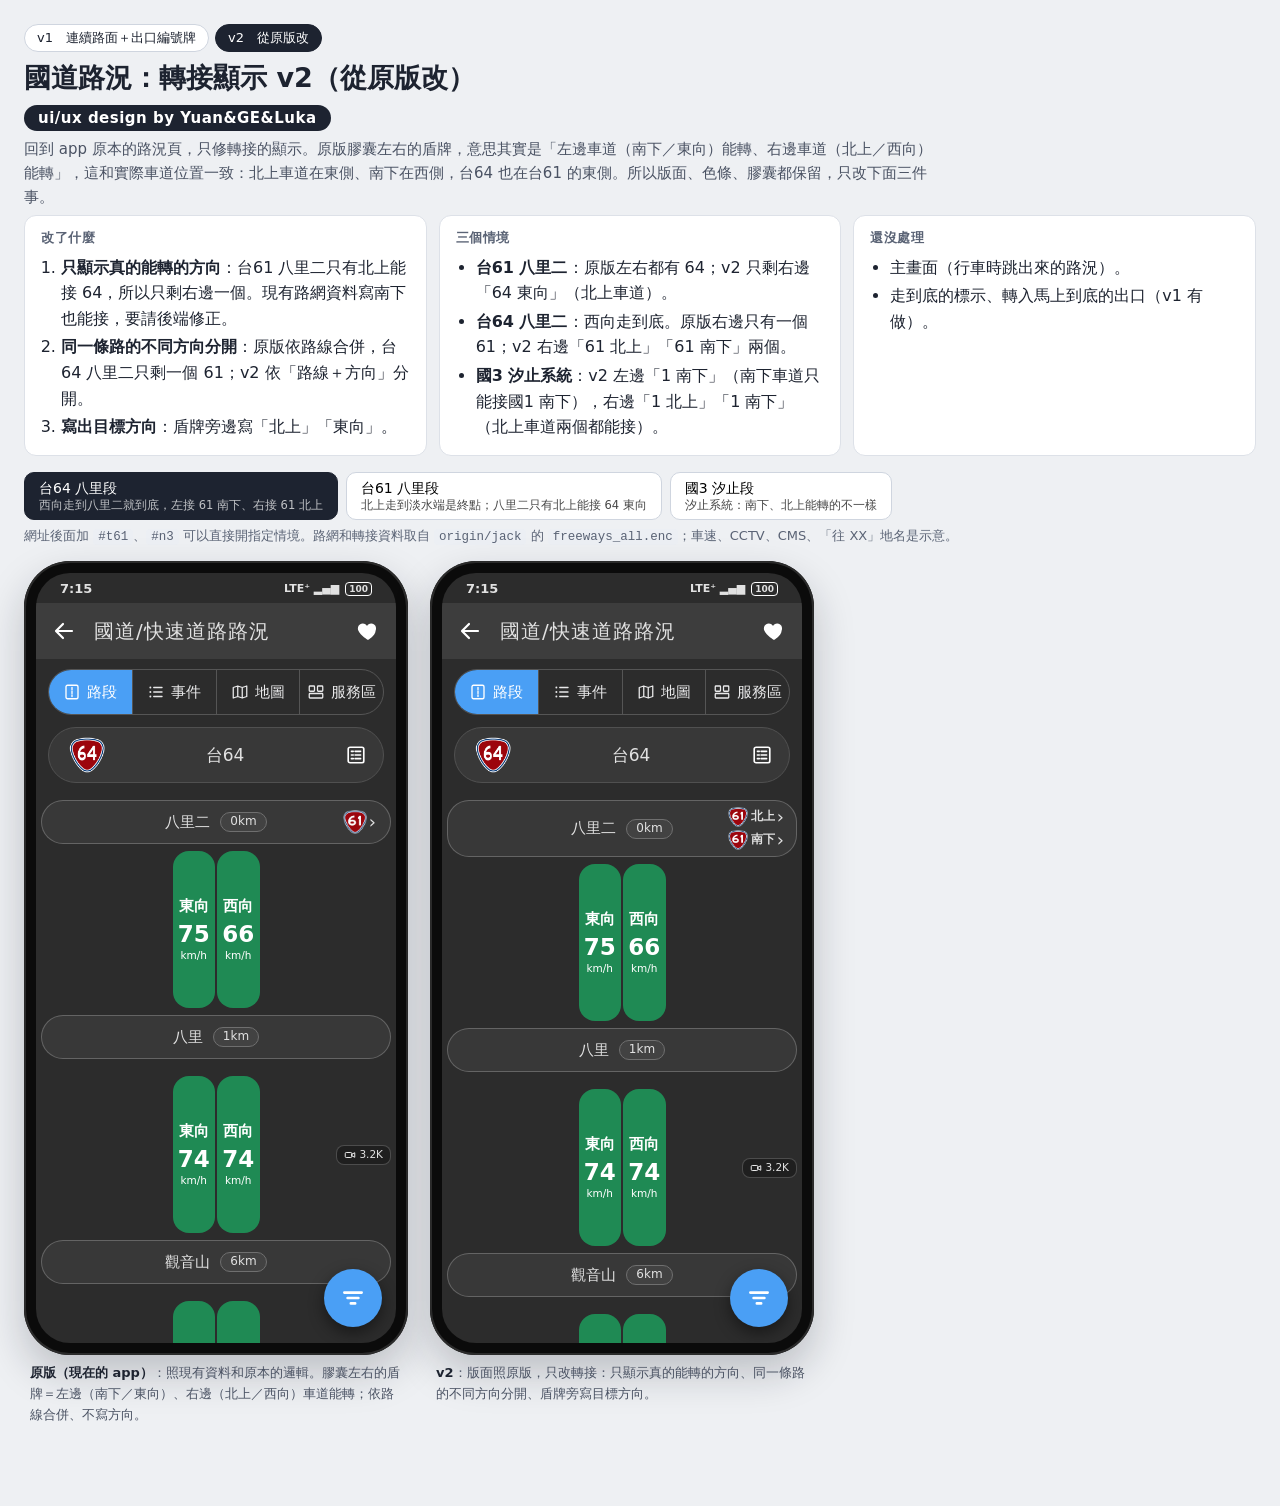
==== v2.html @ 41c660f3 "新增 v2（從 app 原版改）頁面；v1 減少文字與粗體 v2（v2.html） - 版面照 app 原版：膠囊左右的盾牌＝左邊（南下／東向）、右邊（北上／西向）車道能轉 - 只顯示真的能轉的方向、" ====
<!doctype html>
<html lang="zh-Hant-TW">
<head>
<meta charset="utf-8">
<meta name="viewport" content="width=device-width, initial-scale=1">
<title>國道路況：轉接顯示 v2（從原版改）</title>
<link rel="stylesheet" href="shared.css">
</head>
<body>
<div class="doc">
  <nav class="ver"><a class="" data-page="index.html" href="index.html">v1　連續路面＋出口編號牌</a><a class="on" data-page="v2.html" href="v2.html">v2　從原版改</a></nav>
  <h1>國道路況：轉接顯示 v2（從原版改）<small class="credit">ui/ux design by Yuan&amp;GE&amp;Luka</small></h1>
  <p class="lead">回到 app 原本的路況頁，只修轉接的顯示。原版膠囊左右的盾牌，意思其實是「左邊車道（南下／東向）能轉、右邊車道（北上／西向）能轉」，這和實際車道位置一致：北上車道在東側、南下在西側，台64 也在台61 的東側。所以版面、色條、膠囊都保留，只改下面三件事。</p>

  <div class="grid">
    <div class="box">
      <h4>改了什麼</h4>
      <ol>
        <li><b>只顯示真的能轉的方向</b>：台61 八里二只有北上能接 64，所以只剩右邊一個。現有路網資料寫南下也能接，要請後端修正。</li>
        <li><b>同一條路的不同方向分開</b>：原版依路線合併，台64 八里二只剩一個 61；v2 依「路線＋方向」分開。</li>
        <li><b>寫出目標方向</b>：盾牌旁邊寫「北上」「東向」。</li>
      </ol>
    </div>
    <div class="box">
      <h4>三個情境</h4>
      <ul>
        <li><b>台61 八里二</b>：原版左右都有 64；v2 只剩右邊「64 東向」（北上車道）。</li>
        <li><b>台64 八里二</b>：西向走到底。原版右邊只有一個 61；v2 右邊「61 北上」「61 南下」兩個。</li>
        <li><b>國3 汐止系統</b>：v2 左邊「1 南下」（南下車道只能接國1 南下），右邊「1 北上」「1 南下」（北上車道兩個都能接）。</li>
      </ul>
    </div>
    <div class="box">
      <h4>還沒處理</h4>
      <ul>
        <li>主畫面（行車時跳出來的路況）。</li>
        <li>走到底的標示、轉入馬上到底的出口（v1 有做）。</li>
      </ul>
    </div>
  </div>

  <div id="scn" class="scn"></div>
  <p class="note">網址後面加 <code>#t61</code>、<code>#n3</code> 可以直接開指定情境。路網和轉接資料取自 <code>origin/jack</code> 的 <code>freeways_all.enc</code>；車速、CCTV、CMS、「往 XX」地名是示意。</p>
  <div id="stage" class="stage"></div>
</div>

<script src="shared.js"></script>
<script src="hcard.js"></script>
<script src="v2.js"></script>
<script>
  buildPage({
    render(sc) {
      return [
        { html: olLiveScreen(sc, false), cap: '<b>原版（現在的 app）</b>：照現有資料和原本的邏輯。膠囊左右的盾牌＝左邊（南下／東向）、右邊（北上／西向）車道能轉；依路線合併、不寫方向。' },
        { html: olLiveScreen(sc, true), cap: '<b>v2</b>：版面照原版，只改轉接：只顯示真的能轉的方向、同一條路的不同方向分開、盾牌旁寫目標方向。' },
      ];
    },
  });
</script>
</body>
</html>
---- shared.css ----
/* 國道路況：轉接與終點顯示 mockup 樣式 */
* { box-sizing: border-box; }
html, body { margin: 0; }
body {
  font-family: "Noto Sans TC", "PingFang TC", "Microsoft JhengHei", "Heiti TC", system-ui, sans-serif;
  background: #eef0f3;
  color: #1d2330;
  line-height: 1.6;
}
a { color: #1a66d6; }

/* ===== 文件區 ===== */
.doc { max-width: 1320px; margin: 0 auto; padding: 24px 24px 80px; }
.doc h1 { font-size: 27px; margin: 4px 0 6px; line-height: 1.35; }
/* 版本切換（v1／v2） */
.ver { display: flex; gap: 6px; flex-wrap: wrap; margin: 0 0 8px; }
.ver a { font-size: 13px; padding: 4px 12px; border-radius: 999px; border: 1px solid #cfd5df; background: #fff; color: #1d2330; text-decoration: none; line-height: 1.4; }
.ver a.on { background: #1d2330; color: #fff; border-color: #1d2330; }
.doc h1 .credit { display: table; margin-top: 8px; padding: 3px 14px; border-radius: 999px; background: #1d2330; color: #fff; font-size: 15px; font-weight: 600; letter-spacing: .5px; }
.doc h2 { font-size: 20px; margin: 34px 0 12px; padding-top: 14px; border-top: 1px solid #d8dce3; }
.doc p { margin: 6px 0; }
.lead { color: #4a5263; font-size: 15px; max-width: 920px; }
.grid { display: grid; grid-template-columns: repeat(auto-fit, minmax(290px, 1fr)); gap: 12px; }
.box { background: #fff; border: 1px solid #dde1e8; border-radius: 12px; padding: 12px 16px; }
.box h4 { margin: 0 0 6px; font-size: 13px; color: #5a6375; letter-spacing: .5px; }
.box ul, .box ol { margin: 0; padding-left: 20px; }
.box li { margin: 3px 0; }
.note { font-size: 13px; color: #5a6375; }
code { font-family: Consolas, "Courier New", monospace; font-size: 12.5px; background: #eceff4; padding: 1px 5px; border-radius: 4px; }

/* 情境切換 */
.scn { display: flex; gap: 8px; flex-wrap: wrap; margin: 16px 0 4px; }
.scn button { font: inherit; font-size: 14px; padding: 6px 14px; border-radius: 10px; border: 1px solid #cfd5df; background: #fff; cursor: pointer; text-align: left; line-height: 1.35; }
.scn button.on { background: #1d2330; color: #fff; border-color: #1d2330; }
.scn button small { display: block; font-size: 11.5px; opacity: .72; }

/* 手機框 */
.stage { display: flex; gap: 22px; flex-wrap: wrap; align-items: flex-start; margin-top: 14px; }
figure.fig { margin: 0; width: 384px; }
figure.fig figcaption { font-size: 13px; color: #4a5263; margin: 8px 6px 0; }
figure.fig figcaption b { color: #1d2330; }
.phone { width: 384px; height: 794px; padding: 12px; border-radius: 46px; background: #0b0b0b; box-shadow: 0 18px 40px rgba(20, 25, 35, .22), inset 0 0 0 2px #2b2b2b; }
.screen {
  position: relative; width: 360px; height: 770px; border-radius: 34px; overflow: hidden;
  background: #1C1D20; color: #fff; display: flex; flex-direction: column; font-size: 14px; line-height: 1.3;
}
.sb { height: 30px; flex: none; display: flex; justify-content: space-between; align-items: center; padding: 2px 24px 0; font-size: 13px; font-weight: 700; }
.sb .r { display: flex; gap: 6px; align-items: center; font-size: 11px; }
.sb .bat { border: 1.5px solid #fff; border-radius: 4px; padding: 0 3px; font-size: 9px; line-height: 12px; }
.shield { display: inline-block; object-fit: contain; vertical-align: middle; flex: none; }
.content { flex: 1; overflow-y: auto; overflow-x: hidden; position: relative; scrollbar-width: none; }
.content::-webkit-scrollbar { width: 0; height: 0; }

/* ===== 路況頁外框 ===== */
.appbar2 { height: 56px; flex: none; display: flex; align-items: center; gap: 18px; padding: 0 16px; font-size: 20px; }
.appbar2 .t { flex: 1; letter-spacing: 1px; }
.appbar2 svg { width: 24px; height: 24px; }
.tabs2 { margin: 2px 12px 0; flex: none; display: flex; height: 46px; border: 1px solid #3b3d42; border-radius: 999px; overflow: hidden; }
.tabs2 span { flex: 1; display: flex; align-items: center; justify-content: center; gap: 6px; font-size: 14.5px; color: #e9e9ea; border-right: 1px solid #3b3d42; }
.tabs2 span:last-child { border-right: 0; }
.tabs2 span.on { background: #4A9FF5; color: #fff; }
.tabs2 svg { width: 18px; height: 18px; flex: none; }
.roadbar2 { margin: 12px 12px 0; flex: none; display: flex; align-items: center; height: 56px; padding: 0 14px; border: 1px solid #3b3d42; border-radius: 14px; background: #24262A; }
/* 盾牌就代表這條路，不再另外寫路名（沒有盾牌圖的路才寫文字，和 app 的選路視窗一樣） */
.roadbar2 .n { flex: 1; display: flex; justify-content: center; padding-left: 24px; }
.roadbar2 svg { width: 24px; height: 24px; }
.fab2 { position: absolute; right: 14px; bottom: 16px; width: 58px; height: 58px; border-radius: 50%; background: #4A9FF5; display: flex; align-items: center; justify-content: center; box-shadow: 0 6px 16px rgba(0, 0, 0, .45); z-index: 5; }
.fab2 svg { width: 26px; height: 26px; }

/* ===== 卡片（hcard.js） ===== */
.hcl { padding: 12px 8px 96px; display: flex; flex-direction: column; gap: 12px; }
/* 整串交流道包在一個大區塊裡（和上方道路列同樣的細框），區塊裡面不再分隔 */
.hcs { border: 1px solid #3b3d42; border-radius: 14px; background: #24262A; overflow: hidden; }
.hmini .hcs { flex: none; border-color: transparent; } /* 主畫面外面已經有 panel 框；保留 1px 透明框，寬度才和 hGeom(324) 對齊 */
.hc { flex: none; overflow: hidden; }
.hc-row { position: relative; }
.hc-row > svg { position: absolute; left: 0; top: 0; }
.hc-node { position: absolute; left: 50%; top: 50%; transform: translate(-50%, -50%); z-index: 2; display: flex; flex-direction: column; align-items: center; gap: 2px; white-space: nowrap; }
/* 出口編號牌：和高速公路上的一樣黃底黑字、里程數字在前（顏色同 app 主畫面的交流道標籤）；休息站藍底白字。
   數字是主角（15px／700、等寬），站名降一級（13.5px／600）；不加內框，免得每一站都像一張貼紙 */
.hc-plate { display: flex; align-items: baseline; gap: 5px; padding: 1px 8px; border-radius: 3px; background: #FFB62F; color: #111; font-size: 13.5px; font-weight: 600; letter-spacing: .3px; }
.hc-plate em { font-style: normal; font-size: 15px; font-weight: 700; font-variant-numeric: tabular-nums; }
.hc-plate.rest { background: #005396; color: #fff; }
.hc-node small { font-size: 11px; font-weight: 500; color: rgba(255, 255, 255, .9); background: rgba(28, 29, 32, .85); border-radius: 5px; padding: 0 5px; }
.hc-rest { font-size: 11px; background: #005396; border-radius: 4px; padding: 0 6px; }
.hc-lx { position: absolute; right: 8px; top: 50%; transform: translateY(-50%); z-index: 2; display: flex; align-items: center; gap: 6px; }
.hc-t { font-size: 12.5px; color: rgba(255, 255, 255, .85); white-space: nowrap; }
.hc-box { position: absolute; z-index: 2; border-radius: 9px; display: flex; flex-direction: column; align-items: center; justify-content: center; }
.hc-box span { font-size: 11px; font-weight: 500; opacity: .85; line-height: 1.1; }
.hc-box b { font-size: 23px; font-weight: 700; line-height: 1.1; font-variant-numeric: tabular-nums; }
.hc-you { background: #1a66d6; border-radius: 999px; padding: 1px 7px; font-size: 10.5px; font-weight: 600; white-space: nowrap; }

/* 兩側：往左接／往右接 */
.hc-slot { position: absolute; top: 0; z-index: 3; display: flex; flex-direction: column; justify-content: center; }
.hc-turn { display: flex; flex-direction: column; align-items: center; gap: 4px; line-height: 1.15; text-align: center; padding: 3px 0; }
/* 方向方塊：兩格固定都顯示（左＝往上走、右＝往下走），能用的亮、不能用的暗 */
.hc-lanes { display: flex; gap: 2px; }
.hc-lanes i { font-style: normal; font-size: 10px; font-weight: 600; width: 16px; height: 16px; display: flex; align-items: center; justify-content: center; border-radius: 3px; background: rgba(255, 255, 255, .07); color: rgba(255, 255, 255, .28); }
.hc-lanes i.on { background: #e9eaec; color: #1C1D20; }
/* 路況頁收合時的轉接記號（點一下展開） */
.hc-mark { position: absolute; top: 50%; transform: translateY(-50%); z-index: 3; display: flex; align-items: center; gap: 3px; padding: 2px 4px; border-radius: 999px; background: #1C1D20; border: 1px solid rgba(255, 255, 255, .28); }
.hc-mark b { font-size: 10.5px; font-weight: 600; padding: 0 3px; }
.hc-x { cursor: pointer; }
.hc-x > .hc-xo { display: none; }
.hc-x.open > .hc-xc, body.expand .hc-x > .hc-xc { display: none; }
.hc-x.open > .hc-xo, body.expand .hc-x > .hc-xo { display: block; }

/* 前方的終點線 */
.hc-end { position: relative; display: flex; align-items: center; padding: 0 20px; }
.hc-end > svg { position: absolute; left: 0; top: 0; }
.hc-end-l, .hc-end-r { position: relative; z-index: 1; display: flex; gap: 4px; background: #24262A; padding: 0 4px; }
.hc-end-r { margin-left: auto; }
.hc-end-c { position: absolute; z-index: 1; left: 50%; transform: translateX(-50%); font-size: 12px; font-weight: 600; color: #ffcf7a; background: #24262A; padding: 0 6px; white-space: nowrap; }

.hc-side { position: absolute; top: 0; z-index: 2; display: flex; flex-direction: column; justify-content: center; gap: 5px; }
.hc-side.l { align-items: flex-end; text-align: right; } /* 標籤貼近所屬的車道 */
.hc-side.r { align-items: flex-start; }
.hc-tag { display: inline-flex; align-items: flex-start; gap: 4px; font-size: 10px; line-height: 1.3; color: rgba(255, 255, 255, .72); max-width: 100%; }
.hc-tag > span { display: -webkit-box; -webkit-line-clamp: 2; -webkit-box-orient: vertical; overflow: hidden; }
.hc-tag svg { width: 13px; height: 13px; flex: none; }
.hc-tag.cms svg { color: #FFB000; }
.hc-tag.cam { color: rgba(255, 255, 255, .6); }
.hc-tag.ev { color: #ff9d94; }
.hc-tag.ev > i { width: 7px; height: 7px; border-radius: 50%; background: #E0443A; flex: none; margin-top: 4px; }
.hc-cap { font-size: 11.5px; color: rgba(255, 255, 255, .5); padding: 0 6px; }

.hc.compact .hc-node { gap: 1px; line-height: 1.2; }
.hc.compact .hc-plate { font-size: 11px; padding: 0 6px; gap: 4px; }
.hc.compact .hc-plate em { font-size: 12.5px; }
.hc.compact .hc-node small { font-size: 9.5px; }
.hc.compact .hc-box span { font-size: 9px; }
.hc.compact .hc-box b { font-size: 18px; }
.hc.compact .gsign.v { font-size: 10px; padding: 2px 3px; }
.hc.compact .gsign.v small { font-size: 8.5px; }
.hc.compact .gsign.m small { font-size: 9px; }
.hc.compact .hc-end { padding: 0 14px; }
.hc.compact .hc-end-c { font-size: 10px; }

/* 綠底路牌 */
.gsign { display: inline-flex; align-items: center; gap: 3px; white-space: nowrap; line-height: 1.15; background: #0B6E3F; color: #fff; font-weight: 600; border: 1px solid rgba(255, 255, 255, .85); border-radius: 5px; }
.gsign small { font-weight: 400; font-size: 10px; opacity: .85; margin-left: 2px; }
.gsign.l { font-size: 13px; padding: 1px 7px 1px 2px; }
.gsign.m { font-size: 11.5px; padding: 0 6px 0 2px; }
.gsign.s { font-size: 11px; padding: 0 5px 0 1px; gap: 2px; }
.gsign.v { flex-direction: column; gap: 0; padding: 3px 4px 2px; font-size: 12.5px; text-align: center; }
.gsign.v small { margin-left: 0; font-size: 10px; }
.gsign.exit { padding-left: 7px; }
.gsign.v.exit { padding: 4px 5px 3px; }

/* ===== 主畫面 ===== */
.ms { flex: 1; display: flex; flex-direction: column; padding: 0 8px; min-height: 0; }
.ms-speed { flex: none; display: flex; align-items: center; justify-content: center; gap: 20px; height: 176px; }
.ms-speed.sm { height: 118px; }
.limit { width: 66px; height: 66px; border-radius: 50%; border: 7px solid #D2342A; background: #fff; color: #111; font-weight: 800; font-size: 25px; display: flex; align-items: center; justify-content: center; }
.speed-num { font-size: 92px; font-weight: 800; line-height: .95; letter-spacing: -3px; font-variant-numeric: tabular-nums; }
.ms-speed.sm .speed-num { font-size: 66px; }
.speed-unit { font-size: 15px; opacity: .65; text-align: center; }
.panel { border-radius: 20px; background: rgba(255, 255, 255, .05); border: 1px solid rgba(74, 159, 245, .45); box-shadow: 0 10px 20px rgba(74, 159, 245, .12); padding: 10px 8px; }
.ms-big { height: 452px; flex: none; }
.ms-bottom { margin: auto auto 0; width: 150px; height: 58px; flex: none; border-radius: 48px 48px 0 0; background: #3C3C3C; display: flex; align-items: center; justify-content: space-around; padding-bottom: 6px; }
.ms-bottom svg { width: 28px; height: 28px; opacity: .9; }
.hmini { display: flex; flex-direction: column; gap: 6px; height: 100%; }
.hmini .hcl { padding: 0; gap: 6px; flex: 1; min-height: 0; overflow: hidden; }
.hmini.up .hcl { justify-content: flex-end; }
.hcl.fade-top { -webkit-mask-image: linear-gradient(to bottom, transparent 0, #000 28px); mask-image: linear-gradient(to bottom, transparent 0, #000 28px); }
.hcl.fade-bottom { -webkit-mask-image: linear-gradient(to top, transparent 0, #000 28px); mask-image: linear-gradient(to top, transparent 0, #000 28px); }
.hm-head { display: flex; align-items: center; gap: 6px; font-size: 12px; color: rgba(255, 255, 255, .7); padding: 0 4px; }

/* 小條（有事件時） */
.smallbar { height: 80px; flex: none; margin: 8px 0; border-radius: 18px; background: #24262A; display: flex; align-items: center; padding: 4px 10px; gap: 9px; }
.smallbar .rd { width: 48px; flex: none; display: flex; flex-direction: column; align-items: center; font-size: 10px; font-weight: 700; color: rgba(255, 255, 255, .72); }
.smallbar .mid { flex: 1; min-width: 0; }
.smallbar .now { font-size: 11px; color: rgba(255, 255, 255, .58); font-weight: 500; }
.smallbar .now b { color: #fff; font-size: 16px; font-weight: 700; margin-left: 2px; }
.smallbar .nx { font-size: 11.5px; color: rgba(255, 255, 255, .7); font-weight: 500; margin-top: 1px; white-space: nowrap; overflow: hidden; }
.smallbar .trrow { display: flex; align-items: center; gap: 4px; margin-top: 3px; font-size: 11px; color: rgba(255, 255, 255, .8); font-weight: 600; white-space: nowrap; overflow: hidden; }
.smallbar .trrow .cap { color: rgba(255, 255, 255, .55); font-weight: 600; }
.smallbar .sside { display: inline-flex; align-items: center; gap: 1px; }
.smallbar .endtxt { color: #ffcf7a; border: 1px solid rgba(255, 207, 122, .7); border-radius: 999px; padding: 0 7px; }
.smallbar .rt { flex: none; display: flex; flex-direction: column; align-items: flex-end; gap: 4px; }
.lvpill { min-width: 44px; padding: 3px 8px; border-radius: 999px; font-size: 11px; font-weight: 700; text-align: center; }
.smallbar .spd { font-size: 10.5px; color: rgba(255, 255, 255, .62); font-weight: 500; }

/* 事件卡（測速照相） */
.evcard { flex: 1; min-height: 0; border-radius: 20px; background: rgba(210, 52, 42, .12); border: 1px solid rgba(210, 52, 42, .55); display: flex; flex-direction: column; align-items: center; justify-content: center; gap: 8px; margin-bottom: 64px; }
.evcard .ico { width: 92px; height: 92px; border-radius: 50%; background: #D2342A; display: flex; align-items: center; justify-content: center; }
.evcard .ico svg { width: 52px; height: 52px; }
.evcard .t1 { font-size: 26px; font-weight: 800; }
.evcard .t2 { font-size: 40px; font-weight: 900; font-variant-numeric: tabular-nums; }
.evcard .t3 { font-size: 15px; opacity: .75; }

/* 檢查用：?full 把手機高度展開，整條列表一次看完 */
body.full .phone, body.full .screen { height: auto; }
body.full .content { overflow: visible; }

/* ===== v2 頁面：app 原版路況頁的樣式（依 RoadLiveListModeWidfet 等比縮到 360 寬） ===== */
.screen.ol { background: #2C2C2C; color: #e1e1e1; }
.ol-appbar { height: 56px; flex: none; display: flex; align-items: center; gap: 18px; padding: 0 16px; font-size: 20px; background: #3D3D3D; }
.ol-appbar .t { flex: 1; letter-spacing: 1px; }
.ol-appbar svg { width: 24px; height: 24px; }
.ol-tabs { margin-top: 10px; border-color: #555; }
.ol-tabs span { border-right-color: #555; }
.ol-roadbar { margin: 12px 12px 0; flex: none; display: flex; align-items: center; height: 56px; padding: 0 16px 0 20px; border: 1px solid #505050; border-radius: 999px; background: #383838; }
.ol-roadbar .n { flex: 1; text-align: center; font-size: 17px; }
.ol-roadbar svg { width: 22px; height: 22px; }
.ol-list { padding: 12px 5px 96px; }
.ol-pair { padding: 5px 0; }
.ol-pill { display: flex; align-items: center; min-height: 44px; padding: 6px 14px; border-radius: 22px; background: #383838; border: 1px solid rgba(255, 255, 255, .22); }
.ol-side { width: 56px; flex: none; display: flex; flex-direction: column; gap: 3px; }
.ol-side.l { align-items: flex-start; }
.ol-side.r { align-items: flex-end; }
.ol-link { display: inline-flex; align-items: center; gap: 2px; font-size: 18px; line-height: 1; white-space: nowrap; }
.ol-c { flex: 1; display: flex; align-items: center; justify-content: center; gap: 10px; font-size: 14.5px; }
.ol-km { font-size: 12px; padding: 1px 9px; border-radius: 999px; background: #424242; border: 1px solid #6f6f6f; }
/* v2：盾牌旁寫目標方向，左右欄加寬 */
.ol-pill.v2 { padding: 6px 12px; }
.ol-pill.v2 .ol-side { width: 66px; }
.ol-pill.v2 .ol-link small { font-size: 11.5px; font-weight: 600; margin-left: 1px; }
.ol-row { display: flex; align-items: stretch; gap: 7px; margin: 7px 0; }
.ol-devs { flex: 1; min-width: 0; display: flex; flex-direction: column; justify-content: space-evenly; gap: 6px; }
.ol-devs.l { align-items: flex-start; }
.ol-devs.r { align-items: flex-end; }
.ol-dev { display: inline-flex; align-items: center; gap: 3px; font-size: 10.5px; border-radius: 8px; padding: 2px 7px; background: #1f1f1f; border: 1px solid rgba(255, 255, 255, .2); max-width: 100%; }
.ol-dev svg { width: 12px; height: 12px; flex: none; }
.ol-dev.cms { color: #FFB000; }
.ol-dev.ev { color: #ff9d94; border-color: rgba(210, 52, 42, .8); }
.ol-strips { width: 87px; flex: none; display: flex; gap: 2px; }
.ol-strip { flex: 1; border-radius: 16px; display: flex; flex-direction: column; align-items: center; justify-content: center; color: #fff; }
.ol-strip b { font-size: 15px; }
.ol-strip strong { font-size: 23px; font-weight: 800; margin-top: 5px; line-height: 1.2; }
.ol-strip small { font-size: 10.5px; }
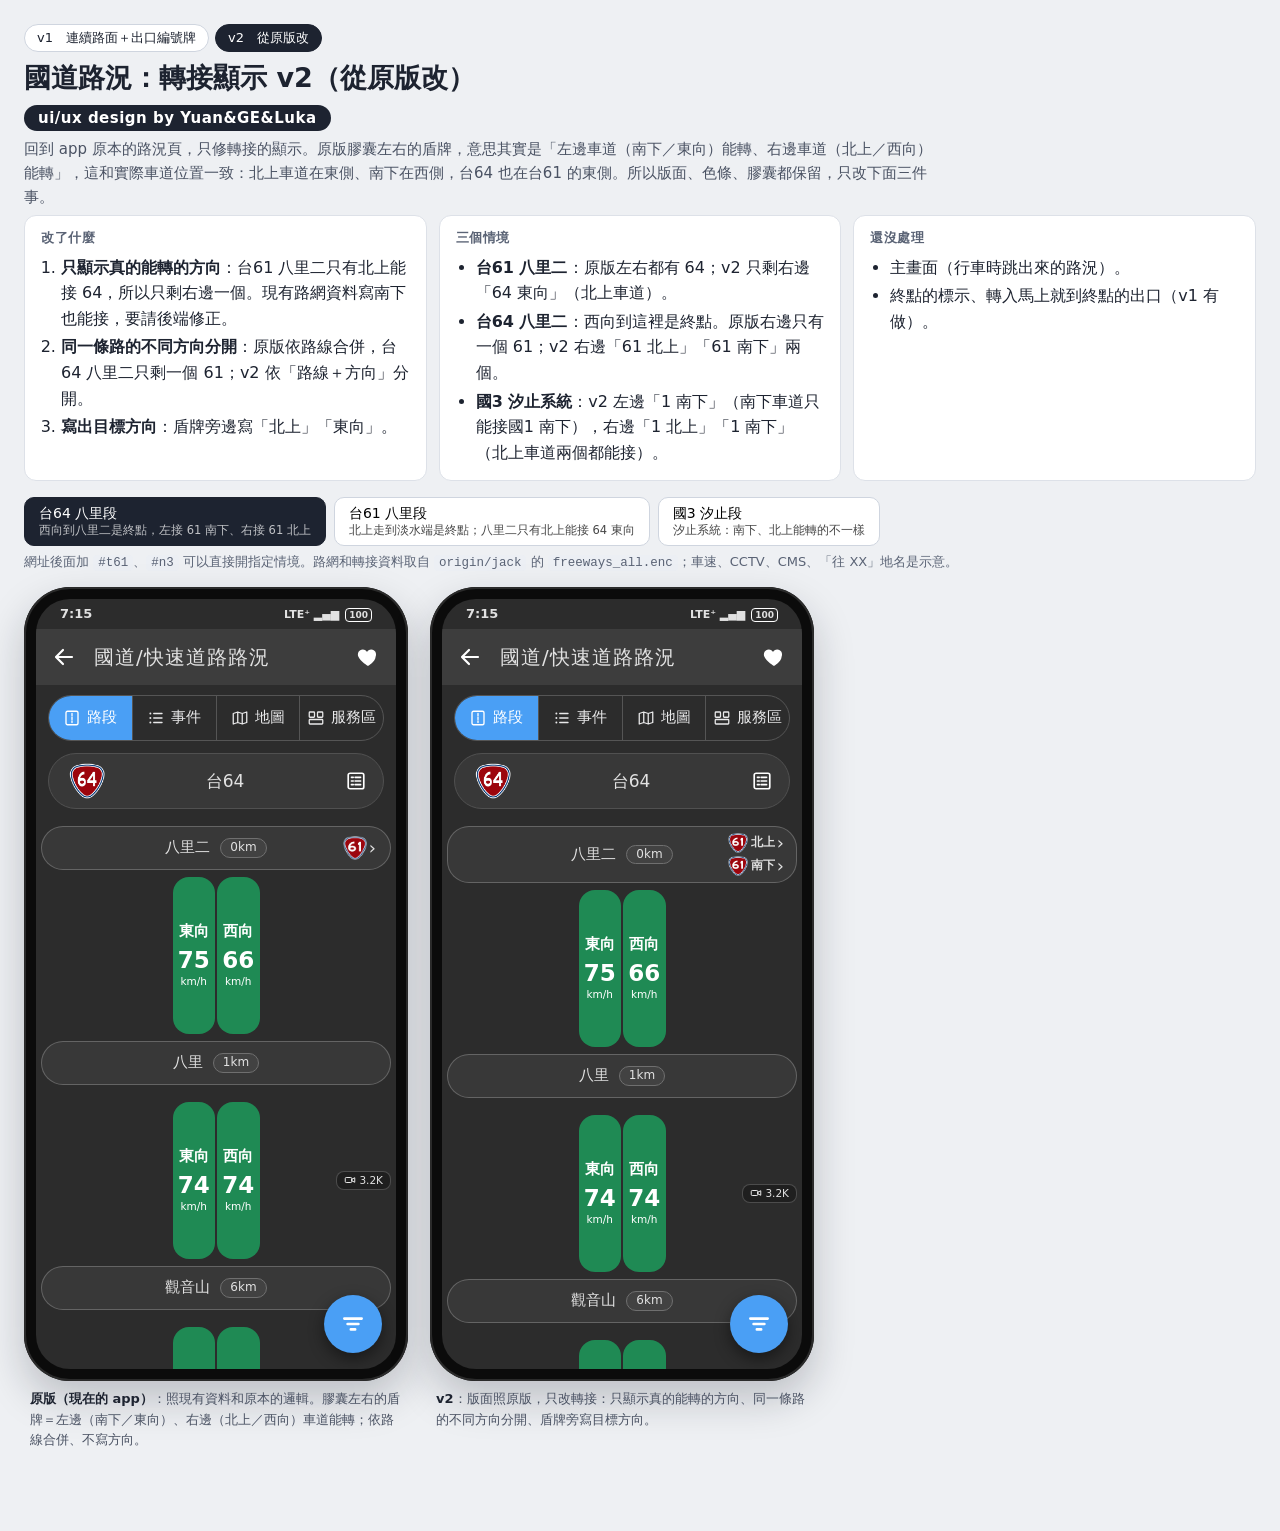
==== commit 17e18020: "終點一律叫「{方向}終點」，不再分「到底／終點」 - 能轉的終點（例如台64 西向到八里二）也寫「西向終點」；能不能轉看終點線兩端：有路牌和箭頭＝能轉，擋線＝不能轉 - 小條的終點標籤和路上的一樣不加" ====
--- a/v2.html
+++ b/v2.html
@@ -25,7 +25,7 @@
       <h4>三個情境</h4>
       <ul>
         <li><b>台61 八里二</b>：原版左右都有 64；v2 只剩右邊「64 東向」（北上車道）。</li>
-        <li><b>台64 八里二</b>：西向走到底。原版右邊只有一個 61；v2 右邊「61 北上」「61 南下」兩個。</li>
+        <li><b>台64 八里二</b>：西向到這裡是終點。原版右邊只有一個 61；v2 右邊「61 北上」「61 南下」兩個。</li>
         <li><b>國3 汐止系統</b>：v2 左邊「1 南下」（南下車道只能接國1 南下），右邊「1 北上」「1 南下」（北上車道兩個都能接）。</li>
       </ul>
     </div>
@@ -33,7 +33,7 @@
       <h4>還沒處理</h4>
       <ul>
         <li>主畫面（行車時跳出來的路況）。</li>
-        <li>走到底的標示、轉入馬上到底的出口（v1 有做）。</li>
+        <li>終點的標示、轉入馬上就到終點的出口（v1 有做）。</li>
       </ul>
     </div>
   </div>
--- a/shared.css
+++ b/shared.css
@@ -76,10 +76,8 @@
 .hc-row { position: relative; }
 .hc-row > svg { position: absolute; left: 0; top: 0; }
 .hc-node { position: absolute; left: 50%; top: 50%; transform: translate(-50%, -50%); z-index: 2; display: flex; flex-direction: column; align-items: center; gap: 2px; white-space: nowrap; }
-/* 出口編號牌：和高速公路上的一樣黃底黑字、里程數字在前（顏色同 app 主畫面的交流道標籤）；休息站藍底白字。
-   數字是主角（15px／700、等寬），站名降一級（13.5px／600）；不加內框，免得每一站都像一張貼紙 */
-.hc-plate { display: flex; align-items: baseline; gap: 5px; padding: 1px 8px; border-radius: 3px; background: #FFB62F; color: #111; font-size: 13.5px; font-weight: 600; letter-spacing: .3px; }
-.hc-plate em { font-style: normal; font-size: 15px; font-weight: 700; font-variant-numeric: tabular-nums; }
+/* 出口編號牌：黃底黑字（顏色同 app 主畫面的交流道標籤），只寫里程數字；休息站藍底白字。站名不放在路上，改放右邊的站名欄 */
+.hc-plate { display: flex; justify-content: center; min-width: 26px; padding: 1px 6px; border-radius: 3px; background: #FFB62F; color: #111; font-size: 15px; font-weight: 700; line-height: 1.25; font-variant-numeric: tabular-nums; }
 .hc-plate.rest { background: #005396; color: #fff; }
 .hc-node small { font-size: 11px; font-weight: 500; color: rgba(255, 255, 255, .9); background: rgba(28, 29, 32, .85); border-radius: 5px; padding: 0 5px; }
 .hc-rest { font-size: 11px; background: #005396; border-radius: 4px; padding: 0 6px; }
@@ -97,8 +95,22 @@
 .hc-lanes { display: flex; gap: 2px; }
 .hc-lanes i { font-style: normal; font-size: 10px; font-weight: 600; width: 16px; height: 16px; display: flex; align-items: center; justify-content: center; border-radius: 3px; background: rgba(255, 255, 255, .07); color: rgba(255, 255, 255, .28); }
 .hc-lanes i.on { background: #e9eaec; color: #1C1D20; }
-/* 路況頁收合時的轉接記號（點一下展開） */
-.hc-mark { position: absolute; top: 50%; transform: translateY(-50%); z-index: 3; display: flex; align-items: center; gap: 3px; padding: 2px 4px; border-radius: 999px; background: #1C1D20; border: 1px solid rgba(255, 255, 255, .28); }
+/* 站名欄：路右邊固定的一欄，每站對齊；下面一行是出口接的一般道路（路況頁）或距離・時間（主畫面） */
+.hc-name { position: absolute; top: 50%; transform: translateY(-50%); z-index: 2; display: flex; flex-direction: column; gap: 2px; line-height: 1.2; white-space: nowrap; overflow: hidden; }
+.hc-name b { font-size: 12.5px; font-weight: 500; color: rgba(255, 255, 255, .85); overflow: hidden; text-overflow: ellipsis; }
+.hc-name small { font-size: 10px; color: rgba(255, 255, 255, .62); }
+.hc-name .ex { display: flex; flex-wrap: wrap; gap: 3px; white-space: normal; }
+.hc-name .ex i { font-style: normal; font-size: 9.5px; line-height: 13px; padding: 0 4px; border-radius: 3px; border: 1px solid rgba(255, 255, 255, .35); color: rgba(255, 255, 255, .75); }
+.hc-node .ex.wrap { flex-wrap: wrap; white-space: normal; }
+.hc-node .ex { display: flex; gap: 3px; justify-content: center; max-width: 110px; }
+.hc-node .ex i { font-style: normal; font-size: 9.5px; line-height: 13px; padding: 0 4px; border-radius: 3px; border: 1px solid rgba(255, 255, 255, .35); color: rgba(255, 255, 255, .8); background: rgba(28, 29, 32, .85); }
+.hc.compact .hc-name b { font-size: 10.5px; }
+.hc.compact .hc-name small { font-size: 9px; }
+/* 路況頁收合時的轉接記號（點一下展開）：盾牌直排往下疊 */
+.hc-mark { position: absolute; top: 50%; transform: translateY(-50%); z-index: 3; display: flex; flex-direction: column; align-items: center; gap: 2px; padding: 3px; border-radius: 10px; background: #1C1D20; border: 1px solid rgba(255, 255, 255, .28); }
+/* 主畫面路邊的小路牌（盾牌＋目標方向），多個往下疊 */
+.hc-near { position: absolute; top: 50%; transform: translateY(-50%); z-index: 3; display: flex; flex-direction: column; gap: 2px; }
+.hc-near .gsign.s { font-size: 10px; padding: 0 4px 0 1px; }
 .hc-mark b { font-size: 10.5px; font-weight: 600; padding: 0 3px; }
 .hc-x { cursor: pointer; }
 .hc-x > .hc-xo { display: none; }
@@ -125,8 +137,7 @@
 .hc-cap { font-size: 11.5px; color: rgba(255, 255, 255, .5); padding: 0 6px; }
 
 .hc.compact .hc-node { gap: 1px; line-height: 1.2; }
-.hc.compact .hc-plate { font-size: 11px; padding: 0 6px; gap: 4px; }
-.hc.compact .hc-plate em { font-size: 12.5px; }
+.hc.compact .hc-plate { font-size: 12px; min-width: 20px; padding: 0 4px; }
 .hc.compact .hc-node small { font-size: 9.5px; }
 .hc.compact .hc-box span { font-size: 9px; }
 .hc.compact .hc-box b { font-size: 18px; }
@@ -176,7 +187,7 @@
 .smallbar .trrow { display: flex; align-items: center; gap: 4px; margin-top: 3px; font-size: 11px; color: rgba(255, 255, 255, .8); font-weight: 600; white-space: nowrap; overflow: hidden; }
 .smallbar .trrow .cap { color: rgba(255, 255, 255, .55); font-weight: 600; }
 .smallbar .sside { display: inline-flex; align-items: center; gap: 1px; }
-.smallbar .endtxt { color: #ffcf7a; border: 1px solid rgba(255, 207, 122, .7); border-radius: 999px; padding: 0 7px; }
+.smallbar .endtxt { color: #ffcf7a; font-weight: 600; } /* 和路上的終點線標籤一樣不加框 */
 .smallbar .rt { flex: none; display: flex; flex-direction: column; align-items: flex-end; gap: 4px; }
 .lvpill { min-width: 44px; padding: 3px 8px; border-radius: 999px; font-size: 11px; font-weight: 700; text-align: center; }
 .smallbar .spd { font-size: 10.5px; color: rgba(255, 255, 255, .62); font-weight: 500; }
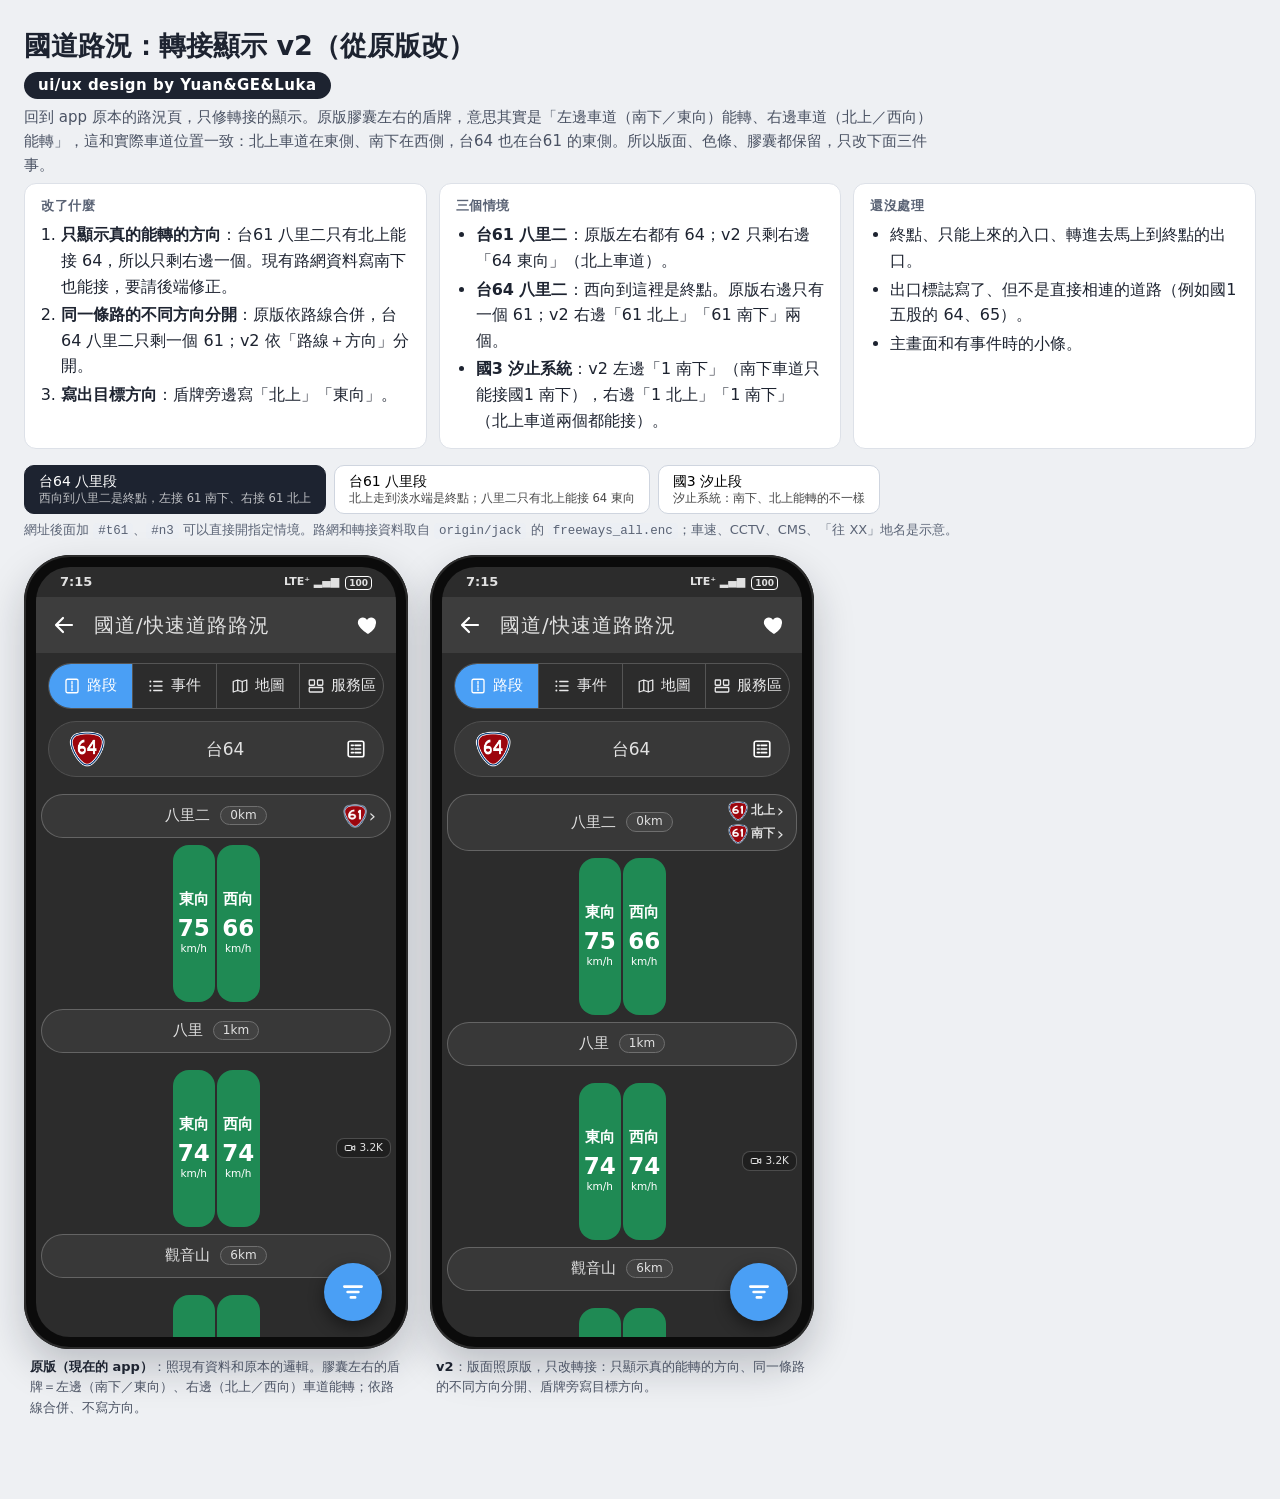
==== commit b9218916: "只保留 v2：首頁改成 v2（沿用 app 原版版面，只修轉接），拿掉 v1 - index.html＝v2；v2.html 改成轉到首頁，舊連結不會失效 - 刪掉 v1 的 hcard.js、卡片樣" ====
--- a/v2.html
+++ b/v2.html
@@ -2,59 +2,9 @@
 <html lang="zh-Hant-TW">
 <head>
 <meta charset="utf-8">
-<meta name="viewport" content="width=device-width, initial-scale=1">
-<title>國道路況：轉接顯示 v2（從原版改）</title>
-<link rel="stylesheet" href="shared.css">
+<title>轉到首頁</title>
+<script>location.replace('index.html' + location.search + location.hash);</script>
+<meta http-equiv="refresh" content="0; url=index.html">
 </head>
-<body>
-<div class="doc">
-  <nav class="ver"><a class="" data-page="index.html" href="index.html">v1　連續路面＋出口編號牌</a><a class="on" data-page="v2.html" href="v2.html">v2　從原版改</a></nav>
-  <h1>國道路況：轉接顯示 v2（從原版改）<small class="credit">ui/ux design by Yuan&amp;GE&amp;Luka</small></h1>
-  <p class="lead">回到 app 原本的路況頁，只修轉接的顯示。原版膠囊左右的盾牌，意思其實是「左邊車道（南下／東向）能轉、右邊車道（北上／西向）能轉」，這和實際車道位置一致：北上車道在東側、南下在西側，台64 也在台61 的東側。所以版面、色條、膠囊都保留，只改下面三件事。</p>
-
-  <div class="grid">
-    <div class="box">
-      <h4>改了什麼</h4>
-      <ol>
-        <li><b>只顯示真的能轉的方向</b>：台61 八里二只有北上能接 64，所以只剩右邊一個。現有路網資料寫南下也能接，要請後端修正。</li>
-        <li><b>同一條路的不同方向分開</b>：原版依路線合併，台64 八里二只剩一個 61；v2 依「路線＋方向」分開。</li>
-        <li><b>寫出目標方向</b>：盾牌旁邊寫「北上」「東向」。</li>
-      </ol>
-    </div>
-    <div class="box">
-      <h4>三個情境</h4>
-      <ul>
-        <li><b>台61 八里二</b>：原版左右都有 64；v2 只剩右邊「64 東向」（北上車道）。</li>
-        <li><b>台64 八里二</b>：西向到這裡是終點。原版右邊只有一個 61；v2 右邊「61 北上」「61 南下」兩個。</li>
-        <li><b>國3 汐止系統</b>：v2 左邊「1 南下」（南下車道只能接國1 南下），右邊「1 北上」「1 南下」（北上車道兩個都能接）。</li>
-      </ul>
-    </div>
-    <div class="box">
-      <h4>還沒處理</h4>
-      <ul>
-        <li>主畫面（行車時跳出來的路況）。</li>
-        <li>終點的標示、轉入馬上就到終點的出口（v1 有做）。</li>
-      </ul>
-    </div>
-  </div>
-
-  <div id="scn" class="scn"></div>
-  <p class="note">網址後面加 <code>#t61</code>、<code>#n3</code> 可以直接開指定情境。路網和轉接資料取自 <code>origin/jack</code> 的 <code>freeways_all.enc</code>；車速、CCTV、CMS、「往 XX」地名是示意。</p>
-  <div id="stage" class="stage"></div>
-</div>
-
-<script src="shared.js"></script>
-<script src="hcard.js"></script>
-<script src="v2.js"></script>
-<script>
-  buildPage({
-    render(sc) {
-      return [
-        { html: olLiveScreen(sc, false), cap: '<b>原版（現在的 app）</b>：照現有資料和原本的邏輯。膠囊左右的盾牌＝左邊（南下／東向）、右邊（北上／西向）車道能轉；依路線合併、不寫方向。' },
-        { html: olLiveScreen(sc, true), cap: '<b>v2</b>：版面照原版，只改轉接：只顯示真的能轉的方向、同一條路的不同方向分開、盾牌旁寫目標方向。' },
-      ];
-    },
-  });
-</script>
-</body>
+<body><a href="index.html">v2 已經移到首頁</a></body>
 </html>
